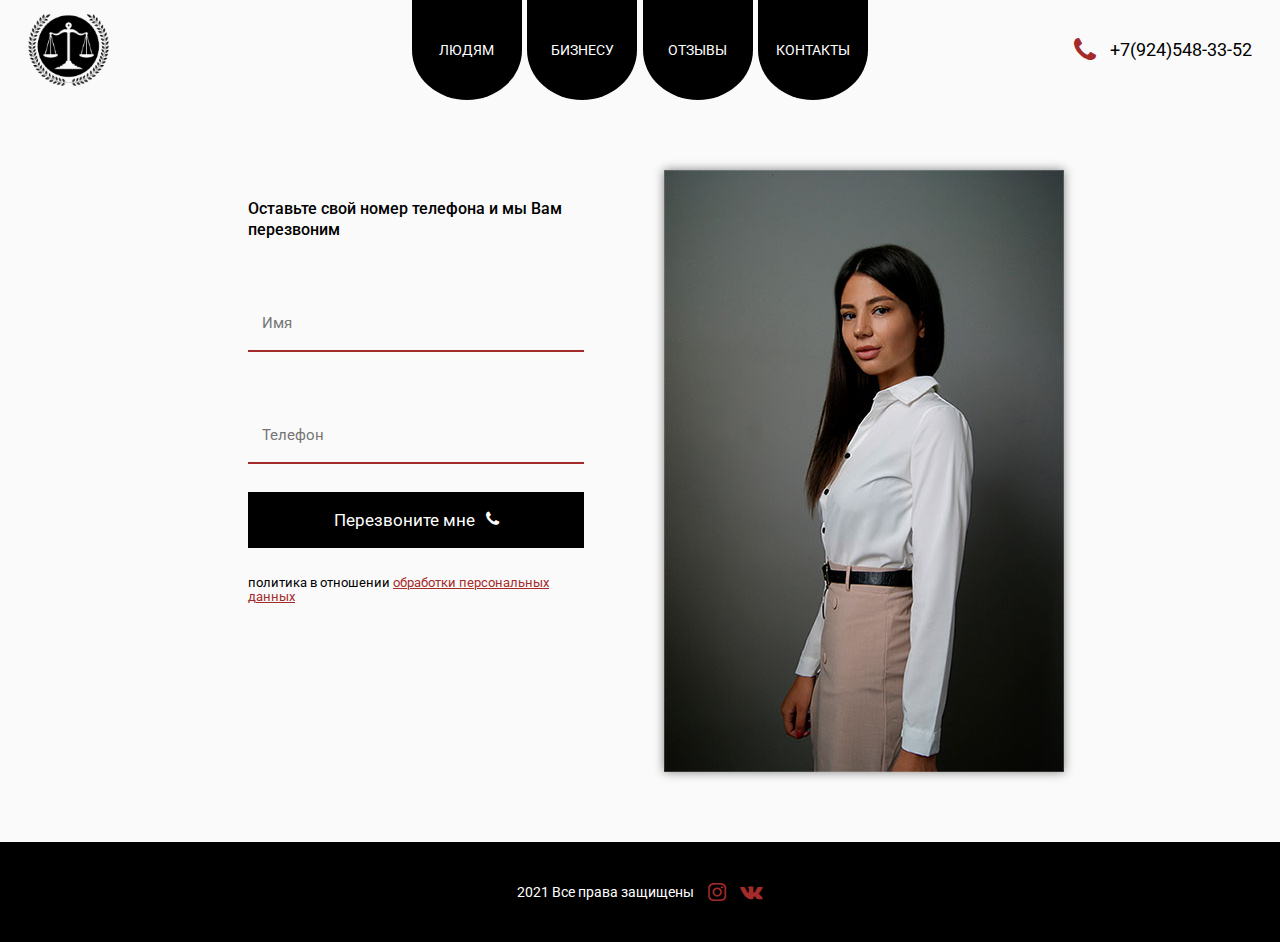
==== index.html @ 0cb7c6d5 "initial" ====
<!DOCTYPE html>
<html lang="ru">

<head>
	<meta charset="UTF-8">
	<meta http-equiv="X-UA-Compatible" content="IE=edge">
	<meta name="viewport" content="width=device-width, initial-scale=1.0">
	<title>Главная - Юрист Бáртович А.Н.</title>
	<meta name="description" content="New HTML project">
	<meta name="keywords" content="html, practice, page, bootstrap">
	<link rel="stylesheet" type="text/css" href="css/iconsfont.css">
	<link rel="stylesheet" type="text/css" href="css/style.css">
</head>

<body>
	<div class="wrapper">
		<header>
			<div class="header">
				<div class="header__logo">
					<a href="index.html">
						<img src="img/logo100px.svg" alt="logo">
					</a>
				</div>
				<div class="header__nav nav">
					<div class="nav">
						<a class="nav__item" href="b2c.html"><div>Людям</div></a>
						<a class="nav__item" href="b2b.html"><div>Бизнесу</div></a>
						<a class="nav__item" href="#"><div>Отзывы</div></a>
						<a class="nav__item" href="contact.html"><div>Контакты</div></a>
					</div>
				</div>
				<div class="header__tel">
					<i class="icon-phone"></i>
					<span>+7(924)548-33-52</span>	
				</div>	
			</div>
		</header>
		<main class="mainIndex container">
			<div class="indexsection">
				<div class="mainIndex__form">
					<form class="indexForm" action="">
						<p class="indexForm__text">Оставьте свой номер телефона и мы Вам перезвоним</p>
						<input class="indexForm__item" type="text" placeholder="Имя">
						<input class="indexForm__item" type="tel" placeholder="Телефон">
						<button class="indexForm__item">Перезвоните мне
							<i class="icon-phone"></i>
						</button>
						<p class="policy">политика в отношении <a href="#">обработки персональных данных</a></p>
					</form>
				</div>
				<div class="mainIndex__img">
					<img src="img/alina400.jpg" alt="photo">
				</div>
			</div>
		</main>
		<footer>
			<div class="footer__items">
				<span>2021 Все права защищены</span>
				<a href="https://www.instagram.com/bartovich_lawyer/" target="_blank"><i class="icon-ig"></i></a>
				<a href="https://vk.com/bartovich38" target="_blank"><i class="icon-vk"></i></a>
			</div>
			
		</footer>
	</div>
</body>

</html>
---- css/iconsfont.css ----
@font-face {
  font-family: 'iconsfont';
  src:  url('/iconfont/iconsfont.eot?ujuhuj');
  src:  url('/iconfont/iconsfont.eot?ujuhuj#iefix') format('embedded-opentype'), 
        url('/iconfont/iconsfont.ttf?ujuhuj') format('truetype'), 
        url('/iconfont/iconsfont.woff?ujuhuj') format('woff'), 
        url('/iconfont/iconsfont.svg?ujuhuj#iconsfont') format('svg');
  font-weight: normal;
  font-style: normal;
  font-display: block;
}

[class^="icon-"]::before, 
[class*=" icon-"]::before {
  /* use !important to prevent issues with browser extensions that change fonts */
  font-family: 'iconsfont' !important;
  speak: never;
  font-style: normal;
  font-weight: normal;
  font-variant: normal;
  text-transform: none;
  line-height: 1;

  /* Better Font Rendering =========== */
  -webkit-font-smoothing: antialiased;
  -moz-osx-font-smoothing: grayscale;
}

.icon-close:before {
  content: "\f00d";
}
.icon-phone:before {
  content: "\f095";
}
.icon-menu:before {
  content: "\f0c9";
}
.icon-email:before {
  content: "\f0e0";
}
.icon-file-text-o:before {
  content: "\f0f6";
}
.icon-file-text:before {
  content: "\f15c";
}
.icon-ig:before {
  content: "\f16d";
}
.icon-vk:before {
  content: "\f189";
}
.icon-copyright:before {
  content: "\f1f9";
}
.icon-scale:before {
  content: "\f24e";
}
---- css/style.css ----
@charset "UTF-8";
@import url("https://fonts.googleapis.com/css2?family=Roboto:wght@300;400;500;700&display=swap");
/* Colors */
/*Обнуление*/
* {
  padding: 0;
  margin: 0;
  border: 0;
}

*, *:before, *:after {
  -webkit-box-sizing: border-box;
  box-sizing: border-box;
}

:focus, :active {
  outline: none;
}

a:focus, a:active {
  outline: none;
}

nav, footer, header, aside {
  display: block;
}

html, body {
  height: 100%;
  width: 100%;
  font-family: Roboto, sans-serif;
  font-size: 100%;
  line-height: 1rem;
  font-size: 14px;
  -ms-text-size-adjust: 100%;
  -moz-text-size-adjust: 100%;
  -webkit-text-size-adjust: 100%;
}

input, button, textarea {
  font-family: inherit;
}

input::-ms-clear {
  display: none;
}

button {
  cursor: pointer;
}

button::-moz-focus-inner {
  padding: 0;
  border: 0;
}

a, a:visited {
  text-decoration: none;
}

a:hover {
  text-decoration: none;
  color: brown;
}

ul li {
  list-style: none;
}

img {
  max-width: 100%;
  display: block;
}

h1, h2, h3, h4, h5, h6 {
  font-size: inherit;
  font-weight: 400;
}

/* -----------Common----------------------------------- */
body {
  background-color: #fafafa;
  color: black;
}

.wrapper {
  min-height: 100%;
  display: -webkit-box;
  display: -ms-flexbox;
  display: flex;
  -webkit-box-orient: vertical;
  -webkit-box-direction: normal;
      -ms-flex-flow: column;
          flex-flow: column;
  -webkit-box-pack: center;
      -ms-flex-pack: center;
          justify-content: center;
}

.container {
  width: 70%;
  margin: 0 auto;
}

@media screen and (max-width: 1024px) {
  .container {
    width: 90%;
  }
}

.policy {
  font-size: 0.9rem;
}

.policy a {
  color: brown;
}

.policy a:hover {
  color: element;
}

.caption {
  display: -webkit-box;
  display: -ms-flexbox;
  display: flex;
  -webkit-box-orient: vertical;
  -webkit-box-direction: normal;
      -ms-flex-direction: column;
          flex-direction: column;
  -webkit-box-pack: start;
      -ms-flex-pack: start;
          justify-content: flex-start;
  -webkit-box-align: center;
      -ms-flex-align: center;
          align-items: center;
  margin: 4rem auto;
  padding: 1rem 1rem 3rem 1rem;
  border-left: 5px solid brown;
  border-right: 5px solid brown;
}

.caption h1, .caption h2 {
  display: block;
  font-size: 2rem;
  line-height: 2rem;
  text-align: center;
}

.caption i {
  color: brown;
  opacity: 0.9;
  font-size: 4rem;
  margin-bottom: 2rem;
}

.textblock {
  margin: 4rem auto;
  width: 80%;
}

.textblock > * {
  font-size: 1.1rem;
  line-height: 2rem;
  padding: 1rem 0;
}

.textblock__caption {
  color: black;
  font-size: 1.3rem;
  border-bottom: 1px dotted brown;
}

.textblock__price {
  text-align: center;
  font-size: 1.3rem;
  color: brown;
}

.textblock__text {
  padding-left: 4rem;
  margin-top: -1rem;
}

.textblock__text p {
  margin-top: 1rem;
}

.textblock__text li {
  margin-left: 1rem;
  list-style-type: disc;
}

section {
  margin-bottom: 10rem;
}

/* HEADER --------------------------------------------- */
.header {
  height: 100px;
  width: 100%;
  padding: 0 2rem;
  display: -webkit-box;
  display: -ms-flexbox;
  display: flex;
  -webkit-box-orient: horizontal;
  -webkit-box-direction: normal;
      -ms-flex-direction: row;
          flex-direction: row;
  -ms-flex-wrap: nowrap;
      flex-wrap: nowrap;
}

.header__logo {
  z-index: 2;
  -webkit-box-flex: 1;
      -ms-flex: 1 1 100px;
          flex: 1 1 100px;
  padding: 1rem 0;
}

.header__logo img {
  max-height: 100%;
}

.header__nav {
  -webkit-box-flex: 1;
      -ms-flex: 1 1 auto;
          flex: 1 1 auto;
}

.header__tel {
  z-index: 2;
  -webkit-box-flex: 1;
      -ms-flex: 1 1 100px;
          flex: 1 1 100px;
  display: -webkit-box;
  display: -ms-flexbox;
  display: flex;
  -webkit-box-orient: horizontal;
  -webkit-box-direction: normal;
      -ms-flex-direction: row;
          flex-direction: row;
  -ms-flex-wrap: nowrap;
      flex-wrap: nowrap;
  -webkit-box-pack: end;
      -ms-flex-pack: end;
          justify-content: flex-end;
  -webkit-box-align: center;
      -ms-flex-align: center;
          align-items: center;
}

.header__tel span {
  font-size: 1.3rem;
}

.header__tel i {
  margin-right: 1rem;
  font-size: 2rem;
  color: brown;
}

.nav {
  display: -webkit-box;
  display: -ms-flexbox;
  display: flex;
  -webkit-box-orient: horizontal;
  -webkit-box-direction: normal;
      -ms-flex-direction: row;
          flex-direction: row;
  -ms-flex-wrap: nowrap;
      flex-wrap: nowrap;
  -webkit-box-pack: center;
      -ms-flex-pack: center;
          justify-content: center;
  -webkit-box-align: stretch;
      -ms-flex-align: stretch;
          align-items: stretch;
}

.nav > * {
  margin: 0 0.2rem;
}

.nav__item {
  z-index: 2;
  text-transform: uppercase;
  border-bottom-left-radius: 50%;
  border-bottom-right-radius: 50%;
  display: -webkit-box;
  display: -ms-flexbox;
  display: flex;
  -webkit-box-pack: center;
      -ms-flex-pack: center;
          justify-content: center;
  -webkit-box-align: center;
      -ms-flex-align: center;
          align-items: center;
  width: 110px;
  background-color: black;
  color: white;
  -webkit-box-shadow: none;
          box-shadow: none;
  -webkit-transition: all 0.3s ease;
  transition: all 0.3s ease;
}

.nav__item:hover {
  -webkit-box-shadow: 0px 0px 10px rgba(58, 58, 58, 0.541);
          box-shadow: 0px 0px 10px rgba(58, 58, 58, 0.541);
  -webkit-transform: translateY(10px);
          transform: translateY(10px);
  letter-spacing: 0.7px;
}

.nav__item.active {
  -webkit-box-shadow: 0px 0px 10px rgba(58, 58, 58, 0.541);
          box-shadow: 0px 0px 10px rgba(58, 58, 58, 0.541);
  color: brown;
  -webkit-transform: translateY(10px);
          transform: translateY(10px);
  letter-spacing: 0.7px;
}

/* FOOTER ----------------------------------------------*/
footer {
  height: 100px;
  width: 100%;
  background-color: black;
  color: white;
  display: -webkit-box;
  display: -ms-flexbox;
  display: flex;
  -webkit-box-orient: horizontal;
  -webkit-box-direction: normal;
      -ms-flex-direction: row;
          flex-direction: row;
  -ms-flex-wrap: nowrap;
      flex-wrap: nowrap;
  -webkit-box-pack: center;
      -ms-flex-pack: center;
          justify-content: center;
  -webkit-box-align: center;
      -ms-flex-align: center;
          align-items: center;
}

.footer__items {
  display: -webkit-box;
  display: -ms-flexbox;
  display: flex;
  -webkit-box-orient: horizontal;
  -webkit-box-direction: normal;
      -ms-flex-direction: row;
          flex-direction: row;
  -ms-flex-wrap: nowrap;
      flex-wrap: nowrap;
  -webkit-box-pack: center;
      -ms-flex-pack: center;
          justify-content: center;
  -webkit-box-align: center;
      -ms-flex-align: center;
          align-items: center;
}

.footer__items > * {
  margin: 0.5rem;
}

.footer__items i {
  font-size: 1.5rem;
  -webkit-transition: all 0.3s ease;
  transition: all 0.3s ease;
  color: brown;
}

.footer__items i:hover {
  -webkit-transform: translateX(10px);
          transform: translateX(10px);
  color: white;
}

/* MAIN Index ------------------------------------------*/
main {
  -webkit-box-flex: 1;
      -ms-flex: 1 1 auto;
          flex: 1 1 auto;
}

.indexsection {
  width: 100%;
  display: -webkit-box;
  display: -ms-flexbox;
  display: flex;
  -webkit-box-orient: horizontal;
  -webkit-box-direction: normal;
      -ms-flex-direction: row;
          flex-direction: row;
  -ms-flex-wrap: nowrap;
      flex-wrap: nowrap;
  -webkit-box-pack: center;
      -ms-flex-pack: center;
          justify-content: center;
  -webkit-box-align: start;
      -ms-flex-align: start;
          align-items: flex-start;
}

.mainIndex {
  margin-top: 5rem;
  margin-bottom: 5rem;
  display: -webkit-box;
  display: -ms-flexbox;
  display: flex;
  -webkit-box-orient: horizontal;
  -webkit-box-direction: normal;
      -ms-flex-direction: row;
          flex-direction: row;
  -ms-flex-wrap: nowrap;
      flex-wrap: nowrap;
  -webkit-box-pack: center;
      -ms-flex-pack: center;
          justify-content: center;
  -webkit-box-align: center;
      -ms-flex-align: center;
          align-items: center;
}

.mainIndex__form {
  -webkit-box-flex: 1;
      -ms-flex: 1 1 50%;
          flex: 1 1 50%;
}

.mainIndex__img {
  -webkit-box-flex: 1;
      -ms-flex: 1 1 50%;
          flex: 1 1 50%;
}

.mainIndex__img img {
  margin: 0 auto;
  -webkit-box-shadow: 0 0 0.7rem grey;
          box-shadow: 0 0 0.7rem grey;
}

.indexForm {
  width: 100%;
  height: 100%;
  padding: 2rem 4rem;
  display: -webkit-box;
  display: -ms-flexbox;
  display: flex;
  -webkit-box-orient: vertical;
  -webkit-box-direction: normal;
      -ms-flex-direction: column;
          flex-direction: column;
  -ms-flex-wrap: nowrap;
      flex-wrap: nowrap;
  -webkit-box-pack: start;
      -ms-flex-pack: start;
          justify-content: flex-start;
  -webkit-box-align: center;
      -ms-flex-align: center;
          align-items: center;
}

.indexForm__text {
  font-size: 1.15rem;
  font-weight: 500;
  line-height: 1.5rem;
  margin-bottom: 4rem;
  text-align: left;
}

.indexForm a {
  text-decoration: underline;
}

.indexForm__item {
  background-color: transparent;
  font-size: 1.1rem;
  padding: 1rem;
  border-bottom: 2px solid brown;
  width: 100%;
  height: 4rem;
  margin-bottom: 4rem;
}

.indexForm button {
  border: none;
  background-color: black;
  color: white;
  font-size: 1.2rem;
  -webkit-transition: all 0.3s ease;
  transition: all 0.3s ease;
  margin-top: -2rem;
}

.indexForm button i {
  margin-left: 0.5rem;
}

.indexForm button:hover {
  -webkit-box-shadow: 0 0px 10px grey;
          box-shadow: 0 0px 10px grey;
  -webkit-transform: translateY(-5px);
          transform: translateY(-5px);
  letter-spacing: 0.7px;
  color: brown;
}

.indexForm .policy {
  margin-top: -2rem;
}

/* MAIN b2c --------------------------------------------*/
/* MAIN b2b --------------------------------------------*/
/* MAIN testimonial ------------------------------------*/
/* MAIN contact --------------------------------------------*/
.map {
  margin-top: 20px;
  min-height: 600px;
  position: relative;
}

.map__label {
  position: absolute;
  top: 10rem;
  left: 10rem;
  background-color: black;
  opacity: 0.8;
  padding: 5rem;
}

.map__list {
  color: white;
  font-size: 1.3rem;
  line-height: 2rem;
}

.map__social {
  margin-top: 2rem;
}

.map__social i {
  margin-right: 1rem;
  font-size: 2rem;
  color: white;
  -webkit-transition: 0.3s all ease;
  transition: 0.3s all ease;
}

.map__social i:hover {
  color: brown;
}

.contactFormBody {
  display: -webkit-box;
  display: -ms-flexbox;
  display: flex;
  -webkit-box-orient: vertical;
  -webkit-box-direction: normal;
      -ms-flex-direction: column;
          flex-direction: column;
  -ms-flex-wrap: nowrap;
      flex-wrap: nowrap;
  -webkit-box-pack: center;
      -ms-flex-pack: center;
          justify-content: center;
  -webkit-box-align: center;
      -ms-flex-align: center;
          align-items: center;
  margin-top: 4rem;
  margin-bottom: 4rem;
}

.contactFormBody .policy {
  margin-top: 2rem;
}

.contactForm {
  width: 100%;
  height: 100%;
  display: -webkit-box;
  display: -ms-flexbox;
  display: flex;
  -webkit-box-orient: horizontal;
  -webkit-box-direction: normal;
      -ms-flex-direction: row;
          flex-direction: row;
  -ms-flex-wrap: nowrap;
      flex-wrap: nowrap;
  -webkit-box-pack: center;
      -ms-flex-pack: center;
          justify-content: center;
  -webkit-box-align: baseline;
      -ms-flex-align: baseline;
          align-items: baseline;
}

.contactForm a {
  text-decoration: underline;
}

.contactForm__item {
  background-color: transparent;
  font-size: 1.1rem;
  padding: 0 1rem;
  border-bottom: 2px solid brown;
  width: 100%;
  height: 4rem;
  margin: 0rem 1rem;
}

.contactForm button {
  border: none;
  background-color: black;
  color: white;
  font-size: 1.2rem;
  -webkit-transition: all 0.3s ease;
  transition: all 0.3s ease;
  margin-top: -2rem;
}

.contactForm button i {
  margin-left: 0.5rem;
}

.contactForm button:hover {
  -webkit-box-shadow: 0 0px 10px grey;
          box-shadow: 0 0px 10px grey;
  -webkit-transform: translateY(-5px);
          transform: translateY(-5px);
  letter-spacing: 0.7px;
  color: brown;
}
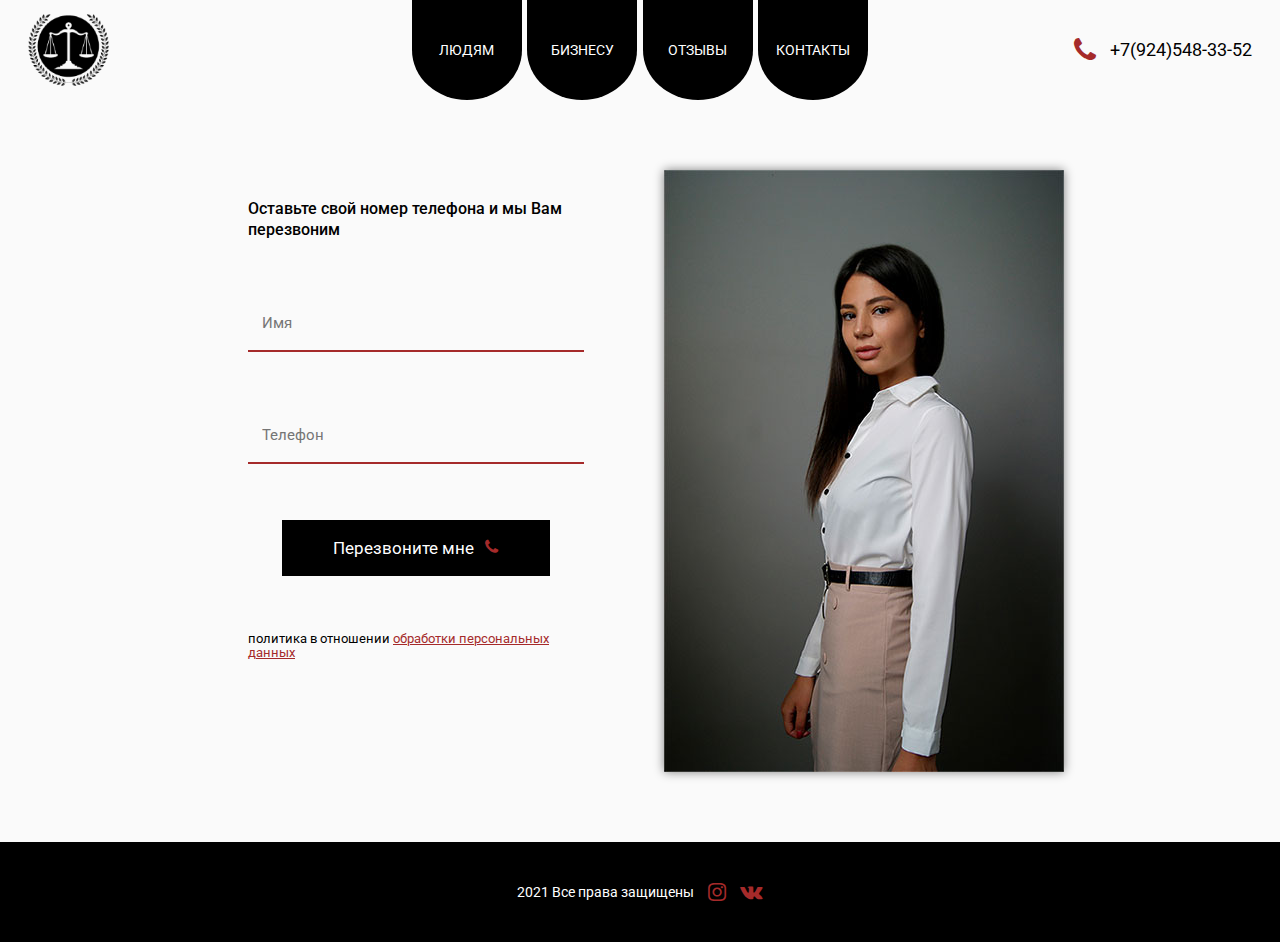
==== commit 935ed6ed: "mobile menu correction" ====
--- a/index.html
+++ b/index.html
@@ -10,6 +10,7 @@
 	<meta name="keywords" content="html, practice, page, bootstrap">
 	<link rel="stylesheet" type="text/css" href="css/iconsfont.css">
 	<link rel="stylesheet" type="text/css" href="css/style.css">
+	<script src="https://ajax.googleapis.com/ajax/libs/jquery/3.6.0/jquery.min.js"></script>
 </head>
 
 <body>
@@ -19,22 +20,53 @@
 				<div class="header__logo">
 					<a href="index.html">
 						<img src="img/logo100px.svg" alt="logo">
-					</a>
+					</a>	
 				</div>
 				<div class="header__nav nav">
 					<div class="nav">
 						<a class="nav__item" href="b2c.html"><div>Людям</div></a>
 						<a class="nav__item" href="b2b.html"><div>Бизнесу</div></a>
-						<a class="nav__item" href="#"><div>Отзывы</div></a>
+						<a class="nav__item" href="review.html"><div>Отзывы</div></a>
 						<a class="nav__item" href="contact.html"><div>Контакты</div></a>
 					</div>
 				</div>
 				<div class="header__tel">
 					<i class="icon-phone"></i>
 					<span>+7(924)548-33-52</span>	
+				</div>
+				<div class="header__burger">
+					<span></span>
 				</div>	
 			</div>
+			<div class="headermobile">
+				<div class="headermobile__tel">
+					<i class="icon-phone"></i>
+					<span>+7(924)548-33-52</span>
+				</div>
+				<div class="headermobile__burger">
+					<i class="icon-menu"></i>
+				</div>
+				<div class="headermobile__nav">
+					<div class="headermobile__logo">
+						<img src="img/logo100px.svg" alt="logo">
+					</div>
+					<div class="headermobile__list">
+						<a class="headermobile__link active" href="index.html"><div>На главную</div></a>
+						<a class="headermobile__link" href="b2c.html"><div>Людям</div></a>
+						<a class="headermobile__link" href="b2b.html"><div>Бизнесу</div></a>
+						<a class="headermobile__link" href="review.html"><div>Отзывы</div></a>
+						<a class="headermobile__link" href="contact.html"><div>Контакты</div></a>
+					</div>
+					
+					<div class="headermobile__social">
+						<a href="https://www.instagram.com/bartovich_lawyer/" target="_blank"><i class="icon-ig"></i></a>
+						<a href="https://vk.com/bartovich38" target="_blank"><i class="icon-vk"></i></a>
+					</div>
+					
+				</div>
+			</div>
 		</header>
+
 		<main class="mainIndex container">
 			<div class="indexsection">
 				<div class="mainIndex__form">
@@ -51,6 +83,7 @@
 				<div class="mainIndex__img">
 					<img src="img/alina400.jpg" alt="photo">
 				</div>
+				
 			</div>
 		</main>
 		<footer>
@@ -62,6 +95,7 @@
 			
 		</footer>
 	</div>
+	<script src="js/script.js"></script>
 </body>
 
 </html>--- a/css/iconsfont.css
+++ b/css/iconsfont.css
@@ -1,20 +1,19 @@
 @font-face {
   font-family: 'iconsfont';
-  src:  url('/iconfont/iconsfont.eot?ujuhuj');
-  src:  url('/iconfont/iconsfont.eot?ujuhuj#iefix') format('embedded-opentype'), 
-        url('/iconfont/iconsfont.ttf?ujuhuj') format('truetype'), 
-        url('/iconfont/iconsfont.woff?ujuhuj') format('woff'), 
-        url('/iconfont/iconsfont.svg?ujuhuj#iconsfont') format('svg');
+  src:  url('../fonts/iconsfont.eot?nh5cz7');
+  src:  url('../fonts/iconsfont.eot?nh5cz7#iefix') format('embedded-opentype'),
+    url('../fonts/iconsfont.ttf?nh5cz7') format('truetype'),
+    url('../fonts/iconsfont.woff?nh5cz7') format('woff'),
+    url('../fonts/iconsfont.svg?nh5cz7#iconsfont') format('svg');
   font-weight: normal;
   font-style: normal;
   font-display: block;
 }
 
-[class^="icon-"]::before, 
-[class*=" icon-"]::before {
+[class^="icon-"], [class*=" icon-"] {
   /* use !important to prevent issues with browser extensions that change fonts */
   font-family: 'iconsfont' !important;
-  speak: never;
+  /* speak: never; */
   font-style: normal;
   font-weight: normal;
   font-variant: normal;
@@ -32,6 +31,9 @@
 .icon-phone:before {
   content: "\f095";
 }
+.icon-arrow-circle-up:before {
+  content: "\f0aa";
+}
 .icon-menu:before {
   content: "\f0c9";
 }
@@ -47,6 +49,12 @@
 .icon-ig:before {
   content: "\f16d";
 }
+.icon-long-arrow-left:before {
+  content: "\f177";
+}
+.icon-long-arrow-right:before {
+  content: "\f178";
+}
 .icon-vk:before {
   content: "\f189";
 }
--- a/css/style.css
+++ b/css/style.css
@@ -102,12 +102,18 @@
   margin: 0 auto;
 }
 
-@media screen and (max-width: 1024px) {
+@media (max-width: 1024px) {
   .container {
     width: 90%;
   }
 }
 
+@media (max-width: 768px) {
+  .container {
+    margin-top: 60px;
+  }
+}
+
 .policy {
   font-size: 0.9rem;
 }
@@ -117,7 +123,7 @@
 }
 
 .policy a:hover {
-  color: element;
+  color: brown;
 }
 
 .caption {
@@ -140,16 +146,35 @@
   border-right: 5px solid brown;
 }
 
+@media (max-width: 768px) {
+  .caption {
+    border-left: 3px solid brown;
+    border-right: 3px solid brown;
+  }
+}
+
 .caption h1, .caption h2 {
   display: block;
   font-size: 2rem;
-  line-height: 2rem;
+  line-height: 2.5rem;
   text-align: center;
 }
 
+@media (max-width: 768px) {
+  .caption h1, .caption h2 {
+    font-size: 1.5rem;
+  }
+}
+
+@media (max-width: 480px) {
+  .caption h1, .caption h2 {
+    text-align: center;
+    line-height: 1.8rem;
+  }
+}
+
 .caption i {
   color: brown;
-  opacity: 0.9;
   font-size: 4rem;
   margin-bottom: 2rem;
 }
@@ -157,6 +182,12 @@
 .textblock {
   margin: 4rem auto;
   width: 80%;
+}
+
+@media (max-width: 480px) {
+  .textblock {
+    width: 90%;
+  }
 }
 
 .textblock > * {
@@ -165,6 +196,12 @@
   padding: 1rem 0;
 }
 
+@media (max-width: 480px) {
+  .textblock > * {
+    line-height: 1.5rem;
+  }
+}
+
 .textblock__caption {
   color: black;
   font-size: 1.3rem;
@@ -182,6 +219,12 @@
   margin-top: -1rem;
 }
 
+@media (max-width: 480px) {
+  .textblock__text {
+    padding-left: 0rem;
+  }
+}
+
 .textblock__text p {
   margin-top: 1rem;
 }
@@ -193,6 +236,18 @@
 
 section {
   margin-bottom: 10rem;
+}
+
+@media (max-width: 1024px) {
+  section {
+    margin-bottom: 2rem;
+  }
+}
+
+@media (max-width: 768px) {
+  section {
+    margin-bottom: 0rem;
+  }
 }
 
 /* HEADER --------------------------------------------- */
@@ -323,6 +378,10 @@
   letter-spacing: 0.7px;
 }
 
+.headermobile {
+  display: none;
+}
+
 /* FOOTER ----------------------------------------------*/
 footer {
   height: 100px;
@@ -346,6 +405,12 @@
           align-items: center;
 }
 
+@media (max-width: 768px) {
+  footer {
+    height: 60px;
+  }
+}
+
 .footer__items {
   display: -webkit-box;
   display: -ms-flexbox;
@@ -405,11 +470,18 @@
   -webkit-box-align: start;
       -ms-flex-align: start;
           align-items: flex-start;
-}
-
-.mainIndex {
   margin-top: 5rem;
   margin-bottom: 5rem;
+}
+
+@media (max-width: 480px) {
+  .indexsection {
+    margin-top: 0px;
+    margin-bottom: 60px;
+  }
+}
+
+.mainIndex {
   display: -webkit-box;
   display: -ms-flexbox;
   display: flex;
@@ -466,6 +538,12 @@
           align-items: center;
 }
 
+@media (max-width: 768px) {
+  .indexForm {
+    padding: 0rem 2rem 2rem 0;
+  }
+}
+
 .indexForm__text {
   font-size: 1.15rem;
   font-weight: 500;
@@ -488,18 +566,25 @@
   margin-bottom: 4rem;
 }
 
+@media (max-width: 768px) {
+  .indexForm__item {
+    margin-bottom: 2rem;
+  }
+}
+
 .indexForm button {
+  width: 80%;
   border: none;
   background-color: black;
   color: white;
   font-size: 1.2rem;
   -webkit-transition: all 0.3s ease;
   transition: all 0.3s ease;
-  margin-top: -2rem;
 }
 
 .indexForm button i {
   margin-left: 0.5rem;
+  color: brown;
 }
 
 .indexForm button:hover {
@@ -512,17 +597,219 @@
 }
 
 .indexForm .policy {
-  margin-top: -2rem;
+  margin-top: 0rem;
 }
 
 /* MAIN b2c --------------------------------------------*/
 /* MAIN b2b --------------------------------------------*/
-/* MAIN testimonial ------------------------------------*/
-/* MAIN contact --------------------------------------------*/
+/* MAIN review -----------------------------------------*/
+.review {
+  display: -webkit-box;
+  display: -ms-flexbox;
+  display: flex;
+  -webkit-box-orient: horizontal;
+  -webkit-box-direction: normal;
+      -ms-flex-direction: row;
+          flex-direction: row;
+  -ms-flex-wrap: wrap;
+      flex-wrap: wrap;
+  -webkit-box-pack: center;
+      -ms-flex-pack: center;
+          justify-content: center;
+  -webkit-box-align: start;
+      -ms-flex-align: start;
+          align-items: flex-start;
+}
+
+.review__item {
+  width: 50%;
+  padding-bottom: 1rem;
+}
+
+@media (max-width: 480px) {
+  .review__item {
+    width: 100%;
+  }
+}
+
+@media (max-width: 480px) {
+  .review {
+    display: block;
+  }
+  .review__item {
+    width: 100%;
+  }
+  .review__wrap {
+    margin: 0.5rem 0.5rem;
+  }
+}
+
+.review__wrap {
+  display: -webkit-box;
+  display: -ms-flexbox;
+  display: flex;
+  -webkit-box-orient: vertical;
+  -webkit-box-direction: normal;
+      -ms-flex-direction: column;
+          flex-direction: column;
+  -ms-flex-wrap: nowrap;
+      flex-wrap: nowrap;
+  -webkit-box-pack: start;
+      -ms-flex-pack: start;
+          justify-content: flex-start;
+  -webkit-box-align: start;
+      -ms-flex-align: start;
+          align-items: flex-start;
+  margin: 2rem;
+  padding: 2rem;
+  -webkit-box-shadow: 0px 0px 10px 0px grey;
+          box-shadow: 0px 0px 10px 0px grey;
+  -webkit-transition: all 0.2s ease;
+  transition: all 0.2s ease;
+}
+
+.review__wrap:hover {
+  -webkit-box-shadow: 0px 0px 20px 0px brown;
+          box-shadow: 0px 0px 20px 0px brown;
+}
+
+@media (max-width: 768px) {
+  .review__wrap {
+    margin: 0.5rem 1rem;
+  }
+}
+
+@media (max-width: 480px) {
+  .review__wrap {
+    margin: 0.5rem 1rem;
+  }
+}
+
+.review__caption {
+  display: -webkit-box;
+  display: -ms-flexbox;
+  display: flex;
+  -webkit-box-orient: horizontal;
+  -webkit-box-direction: normal;
+      -ms-flex-direction: row;
+          flex-direction: row;
+  -ms-flex-wrap: nowrap;
+      flex-wrap: nowrap;
+  -webkit-box-pack: start;
+      -ms-flex-pack: start;
+          justify-content: flex-start;
+  -webkit-box-align: start;
+      -ms-flex-align: start;
+          align-items: flex-start;
+  font-size: 1.5rem;
+  line-height: 1.5rem;
+  padding-bottom: 1rem;
+  width: 100%;
+  min-height: 3rem;
+  border-bottom: 2px solid brown;
+}
+
+.review__caption i {
+  color: brown;
+  margin-right: 1rem;
+}
+
+@media (max-width: 1024px) {
+  .review__caption {
+    font-size: 1.2rem;
+  }
+}
+
+@media (max-width: 768px) {
+  .review__caption {
+    min-height: 4rem;
+  }
+}
+
+@media (max-width: 634px) {
+  .review__caption {
+    min-height: 6rem;
+  }
+}
+
+@media (max-width: 480px) {
+  .review__caption {
+    min-height: 0rem;
+  }
+}
+
+.review__footer {
+  display: -webkit-box;
+  display: -ms-flexbox;
+  display: flex;
+  -webkit-box-orient: horizontal;
+  -webkit-box-direction: normal;
+      -ms-flex-direction: row;
+          flex-direction: row;
+  -ms-flex-wrap: nowrap;
+      flex-wrap: nowrap;
+  -webkit-box-align: center;
+      -ms-flex-align: center;
+          align-items: center;
+  font-size: 1.2rem;
+  color: brown;
+  -webkit-transition: all 0.3s ease-out;
+  transition: all 0.3s ease-out;
+  padding: 1rem 2rem 1rem 0;
+}
+
+.review__footer:hover {
+  -webkit-transform: translateX(1rem);
+          transform: translateX(1rem);
+}
+
+.review__footer a {
+  background: none;
+  font-size: 1.2rem;
+  color: brown;
+  font-weight: bold;
+  margin-right: 0.5rem;
+}
+
+.review__text {
+  min-height: 50px;
+  margin: 1rem 0;
+  line-height: 1.5rem;
+}
+
+@media (max-width: 1024px) {
+  .review__text {
+    min-height: 70px;
+  }
+}
+
+@media (max-width: 768px) {
+  .review__text {
+    min-height: 90px;
+  }
+}
+
+/* MAIN contact ----------------------------------------*/
 .map {
   margin-top: 20px;
-  min-height: 600px;
   position: relative;
+}
+
+@media (max-width: 480px) {
+  .map {
+    position: static;
+    margin-top: 60px;
+  }
+}
+
+.map__body {
+  height: 600px;
+}
+
+@media (max-width: 768px) {
+  .map__body {
+    height: 400px;
+  }
 }
 
 .map__label {
@@ -534,10 +821,24 @@
   padding: 5rem;
 }
 
+@media (max-width: 768px) {
+  .map__label {
+    position: static;
+    padding: 2rem;
+  }
+}
+
 .map__list {
   color: white;
   font-size: 1.3rem;
   line-height: 2rem;
+}
+
+@media (max-width: 480px) {
+  .map__list {
+    font-size: 1.1rem;
+    line-height: 2rem;
+  }
 }
 
 .map__social {
@@ -550,6 +851,12 @@
   color: white;
   -webkit-transition: 0.3s all ease;
   transition: 0.3s all ease;
+}
+
+@media (max-width: 480px) {
+  .map__social i {
+    font-size: 1.5rem;
+  }
 }
 
 .map__social i:hover {
@@ -580,6 +887,12 @@
   margin-top: 2rem;
 }
 
+@media (max-width: 480px) {
+  .contactFormBody .policy {
+    margin: 0;
+  }
+}
+
 .contactForm {
   width: 100%;
   height: 100%;
@@ -600,6 +913,21 @@
           align-items: baseline;
 }
 
+@media (max-width: 480px) {
+  .contactForm {
+    -webkit-box-orient: vertical;
+    -webkit-box-direction: normal;
+        -ms-flex-direction: column;
+            flex-direction: column;
+    -webkit-box-pack: center;
+        -ms-flex-pack: center;
+            justify-content: center;
+    -webkit-box-align: center;
+        -ms-flex-align: center;
+            align-items: center;
+  }
+}
+
 .contactForm a {
   text-decoration: underline;
 }
@@ -607,11 +935,17 @@
 .contactForm__item {
   background-color: transparent;
   font-size: 1.1rem;
-  padding: 0 1rem;
+  padding: 1rem;
   border-bottom: 2px solid brown;
   width: 100%;
   height: 4rem;
   margin: 0rem 1rem;
+}
+
+@media (max-width: 480px) {
+  .contactForm__item {
+    margin-bottom: 2rem;
+  }
 }
 
 .contactForm button {
@@ -624,8 +958,16 @@
   margin-top: -2rem;
 }
 
+@media (max-width: 480px) {
+  .contactForm button {
+    margin-top: 0rem;
+    width: 80%;
+  }
+}
+
 .contactForm button i {
   margin-left: 0.5rem;
+  color: brown;
 }
 
 .contactForm button:hover {
@@ -636,3 +978,249 @@
   letter-spacing: 0.7px;
   color: brown;
 }
+
+@media (max-width: 768px) {
+  body.lock {
+    overflow: hidden;
+  }
+  .header {
+    display: none;
+    z-index: 10;
+    position: fixed;
+    height: 60px;
+    -webkit-box-orient: vertical;
+    -webkit-box-direction: normal;
+        -ms-flex-direction: column;
+            flex-direction: column;
+    -ms-flex-wrap: nowrap;
+        flex-wrap: nowrap;
+    -webkit-box-pack: end;
+        -ms-flex-pack: end;
+            justify-content: flex-end;
+    -webkit-box-align: center;
+        -ms-flex-align: center;
+            align-items: center;
+    background-color: black;
+    border: 1px solid black;
+    -webkit-box-shadow: 0 2px 10px 0px grey;
+            box-shadow: 0 2px 10px 0px grey;
+  }
+  .header__logo {
+    display: none;
+  }
+  .header__tel {
+    -ms-flex-item-align: start;
+        align-self: flex-start;
+    color: white;
+    border: 1px solid white;
+  }
+  .header__burger {
+    border: 1px solid brown;
+    -ms-flex-item-align: end;
+        align-self: flex-end;
+    position: relative;
+    width: 30px;
+    height: 20px;
+  }
+  .header__burger span {
+    position: absolute;
+    background-color: brown;
+    left: 0;
+    width: 100%;
+    height: 2px;
+    top: 9px;
+  }
+  .header__burger::before, .header__burger::after {
+    content: "";
+    background-color: brown;
+    position: absolute;
+    width: 100%;
+    height: 2px;
+    left: 0;
+  }
+  .header__burger::before {
+    top: 0;
+  }
+  .header__burger::after {
+    bottom: 0;
+  }
+  .nav {
+    display: -webkit-box;
+    display: -ms-flexbox;
+    display: flex;
+    -webkit-box-orient: vertical;
+    -webkit-box-direction: normal;
+        -ms-flex-direction: column;
+            flex-direction: column;
+    -ms-flex-wrap: nowrap;
+        flex-wrap: nowrap;
+  }
+  .nav__item {
+    border-radius: 0px;
+  }
+  .headermobile {
+    display: -webkit-box;
+    display: -ms-flexbox;
+    display: flex;
+    z-index: 5;
+    -webkit-box-orient: horizontal;
+    -webkit-box-direction: normal;
+        -ms-flex-direction: row;
+            flex-direction: row;
+    -webkit-box-pack: justify;
+        -ms-flex-pack: justify;
+            justify-content: space-between;
+    -webkit-box-align: center;
+        -ms-flex-align: center;
+            align-items: center;
+    width: 100%;
+    height: 60px;
+    padding: 0rem 0rem;
+    font-size: 1.3rem;
+    position: fixed;
+    background-color: black;
+    -webkit-box-shadow: 0 1px 5px 0px grey;
+            box-shadow: 0 1px 5px 0px grey;
+  }
+  .headermobile__tel {
+    z-index: 5;
+    display: -webkit-box;
+    display: -ms-flexbox;
+    display: flex;
+    -webkit-box-orient: horizontal;
+    -webkit-box-direction: normal;
+        -ms-flex-flow: row nowrap;
+            flex-flow: row nowrap;
+    -webkit-box-align: center;
+        -ms-flex-align: center;
+            align-items: center;
+    color: white;
+    padding-left: 2rem;
+  }
+  .headermobile__tel i {
+    font-size: 2rem;
+    color: brown;
+    margin-right: 0.5rem;
+  }
+  .headermobile__tel span {
+    border: 1 solid brown;
+  }
+  .headermobile__burger {
+    z-index: 5;
+    color: brown;
+    font-size: 2rem;
+    padding: 1rem 2rem;
+    -webkit-transition: all 0.3s ease-out;
+    transition: all 0.3s ease-out;
+  }
+  .headermobile__burger.active {
+    color: brown;
+    background-color: white;
+  }
+  .headermobile__nav {
+    position: fixed;
+    z-index: 1;
+    top: 0%;
+    left: 100%;
+    display: -webkit-box;
+    display: -ms-flexbox;
+    display: flex;
+    -webkit-box-orient: vertical;
+    -webkit-box-direction: normal;
+        -ms-flex-flow: column nowrap;
+            flex-flow: column nowrap;
+    height: 100%;
+    width: 51%;
+    background-color: white;
+    margin-top: 60px;
+    -webkit-transition: all 0.2s ease-out;
+    transition: all 0.2s ease-out;
+  }
+  .headermobile__nav.active {
+    left: 49%;
+    z-index: 1;
+    overflow: auto;
+  }
+  .headermobile__list {
+    display: -webkit-box;
+    display: -ms-flexbox;
+    display: flex;
+    -webkit-box-orient: vertical;
+    -webkit-box-direction: normal;
+        -ms-flex-flow: column nowrap;
+            flex-flow: column nowrap;
+    margin-top: 1.5rem;
+    padding: 0 2rem;
+  }
+  .headermobile__link {
+    padding: 1rem 0;
+    width: 100%;
+    font-size: 1.5rem;
+    line-height: 1.5rem;
+    text-align: center;
+    color: black;
+    text-transform: uppercase;
+    font-weight: bold;
+  }
+  .headermobile__logo {
+    width: 100px;
+    margin: 0 auto;
+    margin-top: 40px;
+  }
+  .headermobile__social {
+    margin: 0px auto;
+    margin-top: 40px;
+  }
+  .headermobile__social i {
+    font-size: 2rem;
+    padding: 1rem;
+    color: brown;
+  }
+}
+
+@media (max-width: 480px) {
+  .caption {
+    margin: 2rem auto;
+  }
+  .indexsection {
+    -webkit-box-orient: vertical;
+    -webkit-box-direction: normal;
+        -ms-flex-direction: column;
+            flex-direction: column;
+  }
+  .mainIndex {
+    margin-top: 60px;
+  }
+  .mainIndex__form {
+    -webkit-box-ordinal-group: 3;
+        -ms-flex-order: 2;
+            order: 2;
+    margin-top: 2rem;
+  }
+  .mainIndex__img {
+    margin: 0 auto;
+  }
+  .indexForm {
+    padding: 0rem 0rem;
+  }
+  .indexForm__text {
+    text-align: center;
+  }
+  .policy {
+    text-align: center;
+  }
+  .headermobile {
+    padding: 0 0px;
+  }
+  .headermobile__tel {
+    padding: 1rem 1.5rem;
+  }
+  .headermobile__nav {
+    left: 100%;
+    width: 100%;
+  }
+  .headermobile__nav.active {
+    left: 0;
+    width: 100%;
+  }
+}
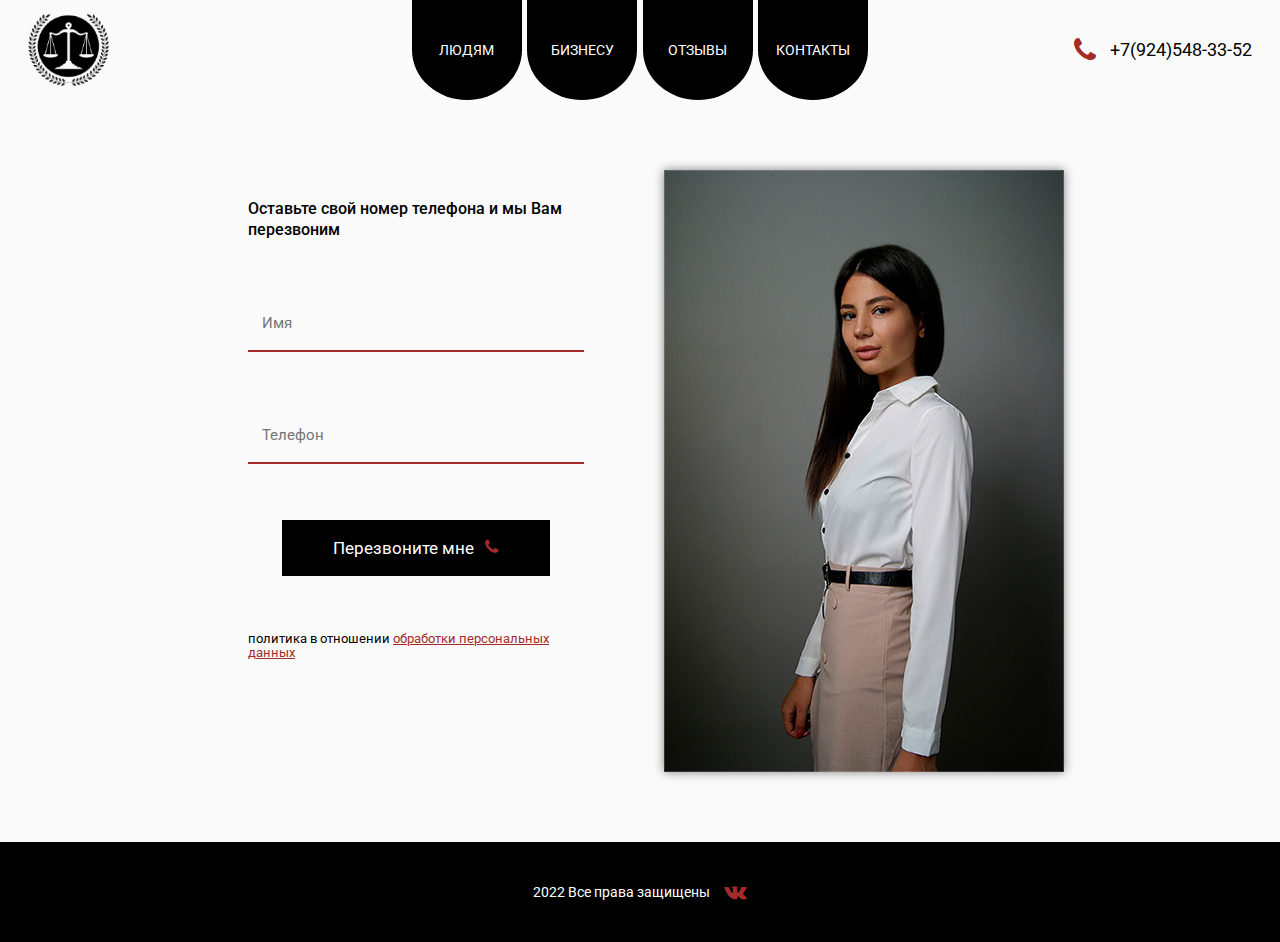
==== commit 452bbd11: "new fetch" ====
--- a/index.html
+++ b/index.html
@@ -5,76 +5,35 @@
 	<meta charset="UTF-8">
 	<meta http-equiv="X-UA-Compatible" content="IE=edge">
 	<meta name="viewport" content="width=device-width, initial-scale=1.0">
-	<title>Главная - Юрист Бáртович А.Н.</title>
-	<meta name="description" content="New HTML project">
-	<meta name="keywords" content="html, practice, page, bootstrap">
+	<title>Юрист Бáртович А.Н.</title>
+	<meta name="description" content="Юридические услуги для граждан и бизнеса.">
+	<meta name="keywords" content="юрист, банкротство, представительство в суде, трудовые споры, наследство, судебный иск, консультация юриста">
+	<link rel="icon" type="image/png" sizes="16x16" href="img/favicon/favicon-32x32.png">
 	<link rel="stylesheet" type="text/css" href="css/iconsfont.css">
 	<link rel="stylesheet" type="text/css" href="css/style.css">
+	<link rel="stylesheet" type="text/css" href="css/header.css">
 	<script src="https://ajax.googleapis.com/ajax/libs/jquery/3.6.0/jquery.min.js"></script>
+	<script src="js/script.js"></script>
 </head>
 
 <body>
 	<div class="wrapper">
 		<header>
-			<div class="header">
-				<div class="header__logo">
-					<a href="index.html">
-						<img src="img/logo100px.svg" alt="logo">
-					</a>	
-				</div>
-				<div class="header__nav nav">
-					<div class="nav">
-						<a class="nav__item" href="b2c.html"><div>Людям</div></a>
-						<a class="nav__item" href="b2b.html"><div>Бизнесу</div></a>
-						<a class="nav__item" href="review.html"><div>Отзывы</div></a>
-						<a class="nav__item" href="contact.html"><div>Контакты</div></a>
-					</div>
-				</div>
-				<div class="header__tel">
-					<i class="icon-phone"></i>
-					<span>+7(924)548-33-52</span>	
-				</div>
-				<div class="header__burger">
-					<span></span>
-				</div>	
-			</div>
-			<div class="headermobile">
-				<div class="headermobile__tel">
-					<i class="icon-phone"></i>
-					<span>+7(924)548-33-52</span>
-				</div>
-				<div class="headermobile__burger">
-					<i class="icon-menu"></i>
-				</div>
-				<div class="headermobile__nav">
-					<div class="headermobile__logo">
-						<img src="img/logo100px.svg" alt="logo">
-					</div>
-					<div class="headermobile__list">
-						<a class="headermobile__link active" href="index.html"><div>На главную</div></a>
-						<a class="headermobile__link" href="b2c.html"><div>Людям</div></a>
-						<a class="headermobile__link" href="b2b.html"><div>Бизнесу</div></a>
-						<a class="headermobile__link" href="review.html"><div>Отзывы</div></a>
-						<a class="headermobile__link" href="contact.html"><div>Контакты</div></a>
-					</div>
-					
-					<div class="headermobile__social">
-						<a href="https://www.instagram.com/bartovich_lawyer/" target="_blank"><i class="icon-ig"></i></a>
-						<a href="https://vk.com/bartovich38" target="_blank"><i class="icon-vk"></i></a>
-					</div>
-					
-				</div>
-			</div>
+			<script type="module">
+				import Header from '/js/Header.js';
+				let header = new Header();
+			</script>
 		</header>
 
 		<main class="mainIndex container">
 			<div class="indexsection">
 				<div class="mainIndex__form">
-					<form class="indexForm" action="">
+					<div class="form-message"></div>
+					<form class="indexForm" id="ajax-contact">
 						<p class="indexForm__text">Оставьте свой номер телефона и мы Вам перезвоним</p>
-						<input class="indexForm__item" type="text" placeholder="Имя">
-						<input class="indexForm__item" type="tel" placeholder="Телефон">
-						<button class="indexForm__item">Перезвоните мне
+						<input class="indexForm__item _req _name" name="name" type="text" placeholder="Имя" >
+						<input class="indexForm__item _req" name="tel" type="tel" placeholder="Телефон" >
+						<button type="submit" class="indexForm__item">Перезвоните мне
 							<i class="icon-phone"></i>
 						</button>
 						<p class="policy">политика в отношении <a href="#">обработки персональных данных</a></p>
@@ -82,20 +41,17 @@
 				</div>
 				<div class="mainIndex__img">
 					<img src="img/alina400.jpg" alt="photo">
-				</div>
-				
+				</div>	
 			</div>
 		</main>
+		
 		<footer>
-			<div class="footer__items">
-				<span>2021 Все права защищены</span>
-				<a href="https://www.instagram.com/bartovich_lawyer/" target="_blank"><i class="icon-ig"></i></a>
-				<a href="https://vk.com/bartovich38" target="_blank"><i class="icon-vk"></i></a>
-			</div>
-			
+			<script type="module">
+				import Footer from '/js/Footer.js';
+				let footer = new Footer();
+			</script>
 		</footer>
 	</div>
-	<script src="js/script.js"></script>
+	<script src="js/mail.js"></script>
 </body>
-
 </html>--- a/css/style.css
+++ b/css/style.css
@@ -81,6 +81,11 @@
 body {
   background-color: #fafafa;
   color: black;
+}
+
+._error {
+  -webkit-box-shadow: 0 0 15px red;
+          box-shadow: 0 0 15px red;
 }
 
 .wrapper {
@@ -250,138 +255,6 @@
   }
 }
 
-/* HEADER --------------------------------------------- */
-.header {
-  height: 100px;
-  width: 100%;
-  padding: 0 2rem;
-  display: -webkit-box;
-  display: -ms-flexbox;
-  display: flex;
-  -webkit-box-orient: horizontal;
-  -webkit-box-direction: normal;
-      -ms-flex-direction: row;
-          flex-direction: row;
-  -ms-flex-wrap: nowrap;
-      flex-wrap: nowrap;
-}
-
-.header__logo {
-  z-index: 2;
-  -webkit-box-flex: 1;
-      -ms-flex: 1 1 100px;
-          flex: 1 1 100px;
-  padding: 1rem 0;
-}
-
-.header__logo img {
-  max-height: 100%;
-}
-
-.header__nav {
-  -webkit-box-flex: 1;
-      -ms-flex: 1 1 auto;
-          flex: 1 1 auto;
-}
-
-.header__tel {
-  z-index: 2;
-  -webkit-box-flex: 1;
-      -ms-flex: 1 1 100px;
-          flex: 1 1 100px;
-  display: -webkit-box;
-  display: -ms-flexbox;
-  display: flex;
-  -webkit-box-orient: horizontal;
-  -webkit-box-direction: normal;
-      -ms-flex-direction: row;
-          flex-direction: row;
-  -ms-flex-wrap: nowrap;
-      flex-wrap: nowrap;
-  -webkit-box-pack: end;
-      -ms-flex-pack: end;
-          justify-content: flex-end;
-  -webkit-box-align: center;
-      -ms-flex-align: center;
-          align-items: center;
-}
-
-.header__tel span {
-  font-size: 1.3rem;
-}
-
-.header__tel i {
-  margin-right: 1rem;
-  font-size: 2rem;
-  color: brown;
-}
-
-.nav {
-  display: -webkit-box;
-  display: -ms-flexbox;
-  display: flex;
-  -webkit-box-orient: horizontal;
-  -webkit-box-direction: normal;
-      -ms-flex-direction: row;
-          flex-direction: row;
-  -ms-flex-wrap: nowrap;
-      flex-wrap: nowrap;
-  -webkit-box-pack: center;
-      -ms-flex-pack: center;
-          justify-content: center;
-  -webkit-box-align: stretch;
-      -ms-flex-align: stretch;
-          align-items: stretch;
-}
-
-.nav > * {
-  margin: 0 0.2rem;
-}
-
-.nav__item {
-  z-index: 2;
-  text-transform: uppercase;
-  border-bottom-left-radius: 50%;
-  border-bottom-right-radius: 50%;
-  display: -webkit-box;
-  display: -ms-flexbox;
-  display: flex;
-  -webkit-box-pack: center;
-      -ms-flex-pack: center;
-          justify-content: center;
-  -webkit-box-align: center;
-      -ms-flex-align: center;
-          align-items: center;
-  width: 110px;
-  background-color: black;
-  color: white;
-  -webkit-box-shadow: none;
-          box-shadow: none;
-  -webkit-transition: all 0.3s ease;
-  transition: all 0.3s ease;
-}
-
-.nav__item:hover {
-  -webkit-box-shadow: 0px 0px 10px rgba(58, 58, 58, 0.541);
-          box-shadow: 0px 0px 10px rgba(58, 58, 58, 0.541);
-  -webkit-transform: translateY(10px);
-          transform: translateY(10px);
-  letter-spacing: 0.7px;
-}
-
-.nav__item.active {
-  -webkit-box-shadow: 0px 0px 10px rgba(58, 58, 58, 0.541);
-          box-shadow: 0px 0px 10px rgba(58, 58, 58, 0.541);
-  color: brown;
-  -webkit-transform: translateY(10px);
-          transform: translateY(10px);
-  letter-spacing: 0.7px;
-}
-
-.headermobile {
-  display: none;
-}
-
 /* FOOTER ----------------------------------------------*/
 footer {
   height: 100px;
@@ -669,8 +542,8 @@
 }
 
 .review__wrap:hover {
-  -webkit-box-shadow: 0px 0px 20px 0px brown;
-          box-shadow: 0px 0px 20px 0px brown;
+  -webkit-box-shadow: 0px 0px 20px 0px grey;
+          box-shadow: 0px 0px 20px 0px grey;
 }
 
 @media (max-width: 768px) {
@@ -758,11 +631,6 @@
   padding: 1rem 2rem 1rem 0;
 }
 
-.review__footer:hover {
-  -webkit-transform: translateX(1rem);
-          transform: translateX(1rem);
-}
-
 .review__footer a {
   background: none;
   font-size: 1.2rem;
@@ -787,6 +655,11 @@
   .review__text {
     min-height: 90px;
   }
+}
+
+.brd {
+  -webkit-transform: translateX(1rem);
+          transform: translateX(1rem);
 }
 
 /* MAIN contact ----------------------------------------*/
@@ -979,205 +852,6 @@
   color: brown;
 }
 
-@media (max-width: 768px) {
-  body.lock {
-    overflow: hidden;
-  }
-  .header {
-    display: none;
-    z-index: 10;
-    position: fixed;
-    height: 60px;
-    -webkit-box-orient: vertical;
-    -webkit-box-direction: normal;
-        -ms-flex-direction: column;
-            flex-direction: column;
-    -ms-flex-wrap: nowrap;
-        flex-wrap: nowrap;
-    -webkit-box-pack: end;
-        -ms-flex-pack: end;
-            justify-content: flex-end;
-    -webkit-box-align: center;
-        -ms-flex-align: center;
-            align-items: center;
-    background-color: black;
-    border: 1px solid black;
-    -webkit-box-shadow: 0 2px 10px 0px grey;
-            box-shadow: 0 2px 10px 0px grey;
-  }
-  .header__logo {
-    display: none;
-  }
-  .header__tel {
-    -ms-flex-item-align: start;
-        align-self: flex-start;
-    color: white;
-    border: 1px solid white;
-  }
-  .header__burger {
-    border: 1px solid brown;
-    -ms-flex-item-align: end;
-        align-self: flex-end;
-    position: relative;
-    width: 30px;
-    height: 20px;
-  }
-  .header__burger span {
-    position: absolute;
-    background-color: brown;
-    left: 0;
-    width: 100%;
-    height: 2px;
-    top: 9px;
-  }
-  .header__burger::before, .header__burger::after {
-    content: "";
-    background-color: brown;
-    position: absolute;
-    width: 100%;
-    height: 2px;
-    left: 0;
-  }
-  .header__burger::before {
-    top: 0;
-  }
-  .header__burger::after {
-    bottom: 0;
-  }
-  .nav {
-    display: -webkit-box;
-    display: -ms-flexbox;
-    display: flex;
-    -webkit-box-orient: vertical;
-    -webkit-box-direction: normal;
-        -ms-flex-direction: column;
-            flex-direction: column;
-    -ms-flex-wrap: nowrap;
-        flex-wrap: nowrap;
-  }
-  .nav__item {
-    border-radius: 0px;
-  }
-  .headermobile {
-    display: -webkit-box;
-    display: -ms-flexbox;
-    display: flex;
-    z-index: 5;
-    -webkit-box-orient: horizontal;
-    -webkit-box-direction: normal;
-        -ms-flex-direction: row;
-            flex-direction: row;
-    -webkit-box-pack: justify;
-        -ms-flex-pack: justify;
-            justify-content: space-between;
-    -webkit-box-align: center;
-        -ms-flex-align: center;
-            align-items: center;
-    width: 100%;
-    height: 60px;
-    padding: 0rem 0rem;
-    font-size: 1.3rem;
-    position: fixed;
-    background-color: black;
-    -webkit-box-shadow: 0 1px 5px 0px grey;
-            box-shadow: 0 1px 5px 0px grey;
-  }
-  .headermobile__tel {
-    z-index: 5;
-    display: -webkit-box;
-    display: -ms-flexbox;
-    display: flex;
-    -webkit-box-orient: horizontal;
-    -webkit-box-direction: normal;
-        -ms-flex-flow: row nowrap;
-            flex-flow: row nowrap;
-    -webkit-box-align: center;
-        -ms-flex-align: center;
-            align-items: center;
-    color: white;
-    padding-left: 2rem;
-  }
-  .headermobile__tel i {
-    font-size: 2rem;
-    color: brown;
-    margin-right: 0.5rem;
-  }
-  .headermobile__tel span {
-    border: 1 solid brown;
-  }
-  .headermobile__burger {
-    z-index: 5;
-    color: brown;
-    font-size: 2rem;
-    padding: 1rem 2rem;
-    -webkit-transition: all 0.3s ease-out;
-    transition: all 0.3s ease-out;
-  }
-  .headermobile__burger.active {
-    color: brown;
-    background-color: white;
-  }
-  .headermobile__nav {
-    position: fixed;
-    z-index: 1;
-    top: 0%;
-    left: 100%;
-    display: -webkit-box;
-    display: -ms-flexbox;
-    display: flex;
-    -webkit-box-orient: vertical;
-    -webkit-box-direction: normal;
-        -ms-flex-flow: column nowrap;
-            flex-flow: column nowrap;
-    height: 100%;
-    width: 51%;
-    background-color: white;
-    margin-top: 60px;
-    -webkit-transition: all 0.2s ease-out;
-    transition: all 0.2s ease-out;
-  }
-  .headermobile__nav.active {
-    left: 49%;
-    z-index: 1;
-    overflow: auto;
-  }
-  .headermobile__list {
-    display: -webkit-box;
-    display: -ms-flexbox;
-    display: flex;
-    -webkit-box-orient: vertical;
-    -webkit-box-direction: normal;
-        -ms-flex-flow: column nowrap;
-            flex-flow: column nowrap;
-    margin-top: 1.5rem;
-    padding: 0 2rem;
-  }
-  .headermobile__link {
-    padding: 1rem 0;
-    width: 100%;
-    font-size: 1.5rem;
-    line-height: 1.5rem;
-    text-align: center;
-    color: black;
-    text-transform: uppercase;
-    font-weight: bold;
-  }
-  .headermobile__logo {
-    width: 100px;
-    margin: 0 auto;
-    margin-top: 40px;
-  }
-  .headermobile__social {
-    margin: 0px auto;
-    margin-top: 40px;
-  }
-  .headermobile__social i {
-    font-size: 2rem;
-    padding: 1rem;
-    color: brown;
-  }
-}
-
 @media (max-width: 480px) {
   .caption {
     margin: 2rem auto;
@@ -1209,18 +883,4 @@
   .policy {
     text-align: center;
   }
-  .headermobile {
-    padding: 0 0px;
-  }
-  .headermobile__tel {
-    padding: 1rem 1.5rem;
-  }
-  .headermobile__nav {
-    left: 100%;
-    width: 100%;
-  }
-  .headermobile__nav.active {
-    left: 0;
-    width: 100%;
-  }
-}
+}
--- a/css/header.css
+++ b/css/header.css
@@ -0,0 +1,361 @@
+/* Colors */
+.header {
+  height: 100px;
+  width: 100%;
+  padding: 0 2rem;
+  display: -webkit-box;
+  display: -ms-flexbox;
+  display: flex;
+  -webkit-box-orient: horizontal;
+  -webkit-box-direction: normal;
+      -ms-flex-direction: row;
+          flex-direction: row;
+  -ms-flex-wrap: nowrap;
+      flex-wrap: nowrap;
+}
+
+.header__logo {
+  z-index: 2;
+  -webkit-box-flex: 1;
+      -ms-flex: 1 1 100px;
+          flex: 1 1 100px;
+  padding: 1rem 0;
+}
+
+.header__logo img {
+  max-height: 100%;
+}
+
+.header__nav {
+  -webkit-box-flex: 1;
+      -ms-flex: 1 1 auto;
+          flex: 1 1 auto;
+}
+
+.header__tel {
+  z-index: 2;
+  -webkit-box-flex: 1;
+      -ms-flex: 1 1 100px;
+          flex: 1 1 100px;
+  display: -webkit-box;
+  display: -ms-flexbox;
+  display: flex;
+  -webkit-box-orient: horizontal;
+  -webkit-box-direction: normal;
+      -ms-flex-direction: row;
+          flex-direction: row;
+  -ms-flex-wrap: nowrap;
+      flex-wrap: nowrap;
+  -webkit-box-pack: end;
+      -ms-flex-pack: end;
+          justify-content: flex-end;
+  -webkit-box-align: center;
+      -ms-flex-align: center;
+          align-items: center;
+}
+
+.header__tel a {
+  font-size: 1.3rem;
+  color: black;
+}
+
+.header__tel i {
+  margin-right: 1rem;
+  font-size: 2rem;
+  color: brown;
+}
+
+@media (max-width: 768px) {
+  .header {
+    display: none;
+    z-index: 10;
+    position: fixed;
+    height: 60px;
+    -webkit-box-orient: vertical;
+    -webkit-box-direction: normal;
+        -ms-flex-direction: column;
+            flex-direction: column;
+    -ms-flex-wrap: nowrap;
+        flex-wrap: nowrap;
+    -webkit-box-pack: end;
+        -ms-flex-pack: end;
+            justify-content: flex-end;
+    -webkit-box-align: center;
+        -ms-flex-align: center;
+            align-items: center;
+    background-color: black;
+    border: 1px solid black;
+    -webkit-box-shadow: 0 2px 10px 0px grey;
+            box-shadow: 0 2px 10px 0px grey;
+  }
+  .header__logo {
+    display: none;
+  }
+  .header__tel {
+    -ms-flex-item-align: start;
+        align-self: flex-start;
+    color: white;
+    border: 1px solid white;
+  }
+  .header__burger {
+    border: 1px solid brown;
+    -ms-flex-item-align: end;
+        align-self: flex-end;
+    position: relative;
+    width: 30px;
+    height: 20px;
+  }
+  .header__burger span {
+    position: absolute;
+    background-color: brown;
+    left: 0;
+    width: 100%;
+    height: 2px;
+    top: 9px;
+  }
+  .header__burger::before, .header__burger::after {
+    content: "";
+    background-color: brown;
+    position: absolute;
+    width: 100%;
+    height: 2px;
+    left: 0;
+  }
+  .header__burger::before {
+    top: 0;
+  }
+  .header__burger::after {
+    bottom: 0;
+  }
+}
+
+.nav {
+  display: -webkit-box;
+  display: -ms-flexbox;
+  display: flex;
+  -webkit-box-orient: horizontal;
+  -webkit-box-direction: normal;
+      -ms-flex-direction: row;
+          flex-direction: row;
+  -ms-flex-wrap: nowrap;
+      flex-wrap: nowrap;
+  -webkit-box-pack: center;
+      -ms-flex-pack: center;
+          justify-content: center;
+  -webkit-box-align: stretch;
+      -ms-flex-align: stretch;
+          align-items: stretch;
+}
+
+.nav > * {
+  margin: 0 0.2rem;
+}
+
+.nav__item {
+  z-index: 2;
+  text-transform: uppercase;
+  border-bottom-left-radius: 50%;
+  border-bottom-right-radius: 50%;
+  display: -webkit-box;
+  display: -ms-flexbox;
+  display: flex;
+  -webkit-box-pack: center;
+      -ms-flex-pack: center;
+          justify-content: center;
+  -webkit-box-align: center;
+      -ms-flex-align: center;
+          align-items: center;
+  width: 110px;
+  background-color: black;
+  color: white;
+  -webkit-box-shadow: none;
+          box-shadow: none;
+  -webkit-transition: all 0.3s ease;
+  transition: all 0.3s ease;
+}
+
+.nav__item:hover {
+  -webkit-box-shadow: 0px 0px 10px rgba(58, 58, 58, 0.541);
+          box-shadow: 0px 0px 10px rgba(58, 58, 58, 0.541);
+  -webkit-transform: translateY(10px);
+          transform: translateY(10px);
+  letter-spacing: 0.7px;
+}
+
+.nav__item.active {
+  -webkit-box-shadow: 0px 0px 10px rgba(58, 58, 58, 0.541);
+          box-shadow: 0px 0px 10px rgba(58, 58, 58, 0.541);
+  color: brown;
+  -webkit-transform: translateY(10px);
+          transform: translateY(10px);
+  letter-spacing: 0.7px;
+}
+
+@media (max-width: 768px) {
+  .nav {
+    display: -webkit-box;
+    display: -ms-flexbox;
+    display: flex;
+    -webkit-box-orient: vertical;
+    -webkit-box-direction: normal;
+        -ms-flex-direction: column;
+            flex-direction: column;
+    -ms-flex-wrap: nowrap;
+        flex-wrap: nowrap;
+  }
+  .nav__item {
+    border-radius: 0px;
+  }
+}
+
+.headermobile {
+  display: none;
+}
+
+@media (max-width: 768px) {
+  .headermobile {
+    display: -webkit-box;
+    display: -ms-flexbox;
+    display: flex;
+    z-index: 5;
+    -webkit-box-orient: horizontal;
+    -webkit-box-direction: normal;
+        -ms-flex-direction: row;
+            flex-direction: row;
+    -webkit-box-pack: justify;
+        -ms-flex-pack: justify;
+            justify-content: space-between;
+    -webkit-box-align: center;
+        -ms-flex-align: center;
+            align-items: center;
+    width: 100%;
+    height: 60px;
+    padding: 0rem 0rem;
+    font-size: 1.3rem;
+    position: fixed;
+    background-color: black;
+    -webkit-box-shadow: 0 1px 5px 0px grey;
+            box-shadow: 0 1px 5px 0px grey;
+  }
+  .headermobile__tel {
+    z-index: 5;
+    display: -webkit-box;
+    display: -ms-flexbox;
+    display: flex;
+    -webkit-box-orient: horizontal;
+    -webkit-box-direction: normal;
+        -ms-flex-flow: row nowrap;
+            flex-flow: row nowrap;
+    -webkit-box-align: center;
+        -ms-flex-align: center;
+            align-items: center;
+    color: white;
+    padding-left: 2rem;
+  }
+  .headermobile__tel i {
+    font-size: 2rem;
+    color: brown;
+    margin-right: 0.5rem;
+  }
+  .headermobile__tel a {
+    border: 1 solid brown;
+    color: white;
+    font-size: 1.3;
+  }
+  .headermobile__burger {
+    z-index: 5;
+    color: brown;
+    font-size: 2rem;
+    padding: 1rem 2rem;
+    -webkit-transition: all 0.3s ease-out;
+    transition: all 0.3s ease-out;
+  }
+  .headermobile__burger.active {
+    color: brown;
+    background-color: white;
+  }
+  .headermobile__nav {
+    position: fixed;
+    z-index: 1;
+    top: 0%;
+    left: 100%;
+    display: -webkit-box;
+    display: -ms-flexbox;
+    display: flex;
+    -webkit-box-orient: vertical;
+    -webkit-box-direction: normal;
+        -ms-flex-flow: column nowrap;
+            flex-flow: column nowrap;
+    height: 100%;
+    width: 51%;
+    background-color: white;
+    margin-top: 60px;
+    -webkit-transition: all 0.2s ease-out;
+    transition: all 0.2s ease-out;
+  }
+  .headermobile__nav.active {
+    left: 49%;
+    z-index: 1;
+    overflow: auto;
+    -webkit-box-shadow: -2px 0px 10px 0px grey;
+            box-shadow: -2px 0px 10px 0px grey;
+  }
+  .headermobile__list {
+    display: -webkit-box;
+    display: -ms-flexbox;
+    display: flex;
+    -webkit-box-orient: vertical;
+    -webkit-box-direction: normal;
+        -ms-flex-flow: column nowrap;
+            flex-flow: column nowrap;
+    margin-top: 1.5rem;
+    padding: 0 2rem;
+  }
+  .headermobile__link {
+    padding: 1rem 0;
+    width: 100%;
+    font-size: 1.5rem;
+    line-height: 1.5rem;
+    text-align: center;
+    color: black;
+    text-transform: uppercase;
+    font-weight: bold;
+  }
+  .headermobile__logo {
+    width: 100px;
+    margin: 0 auto;
+    margin-top: 40px;
+  }
+  .headermobile__social {
+    margin: 0px auto;
+    margin-top: 40px;
+  }
+  .headermobile__social i {
+    font-size: 2rem;
+    padding: 1rem;
+    color: brown;
+  }
+}
+
+@media (max-width: 480px) {
+  .headermobile .headermobile {
+    padding: 0 0px;
+  }
+  .headermobile .headermobile__tel {
+    padding: 1rem 1.5rem;
+  }
+  .headermobile .headermobile__nav {
+    left: 100%;
+    width: 100%;
+  }
+  .headermobile .headermobile__nav.active {
+    left: 0;
+    width: 100%;
+  }
+}
+
+@media (max-width: 768px) {
+  body.lock {
+    overflow: hidden;
+  }
+}
